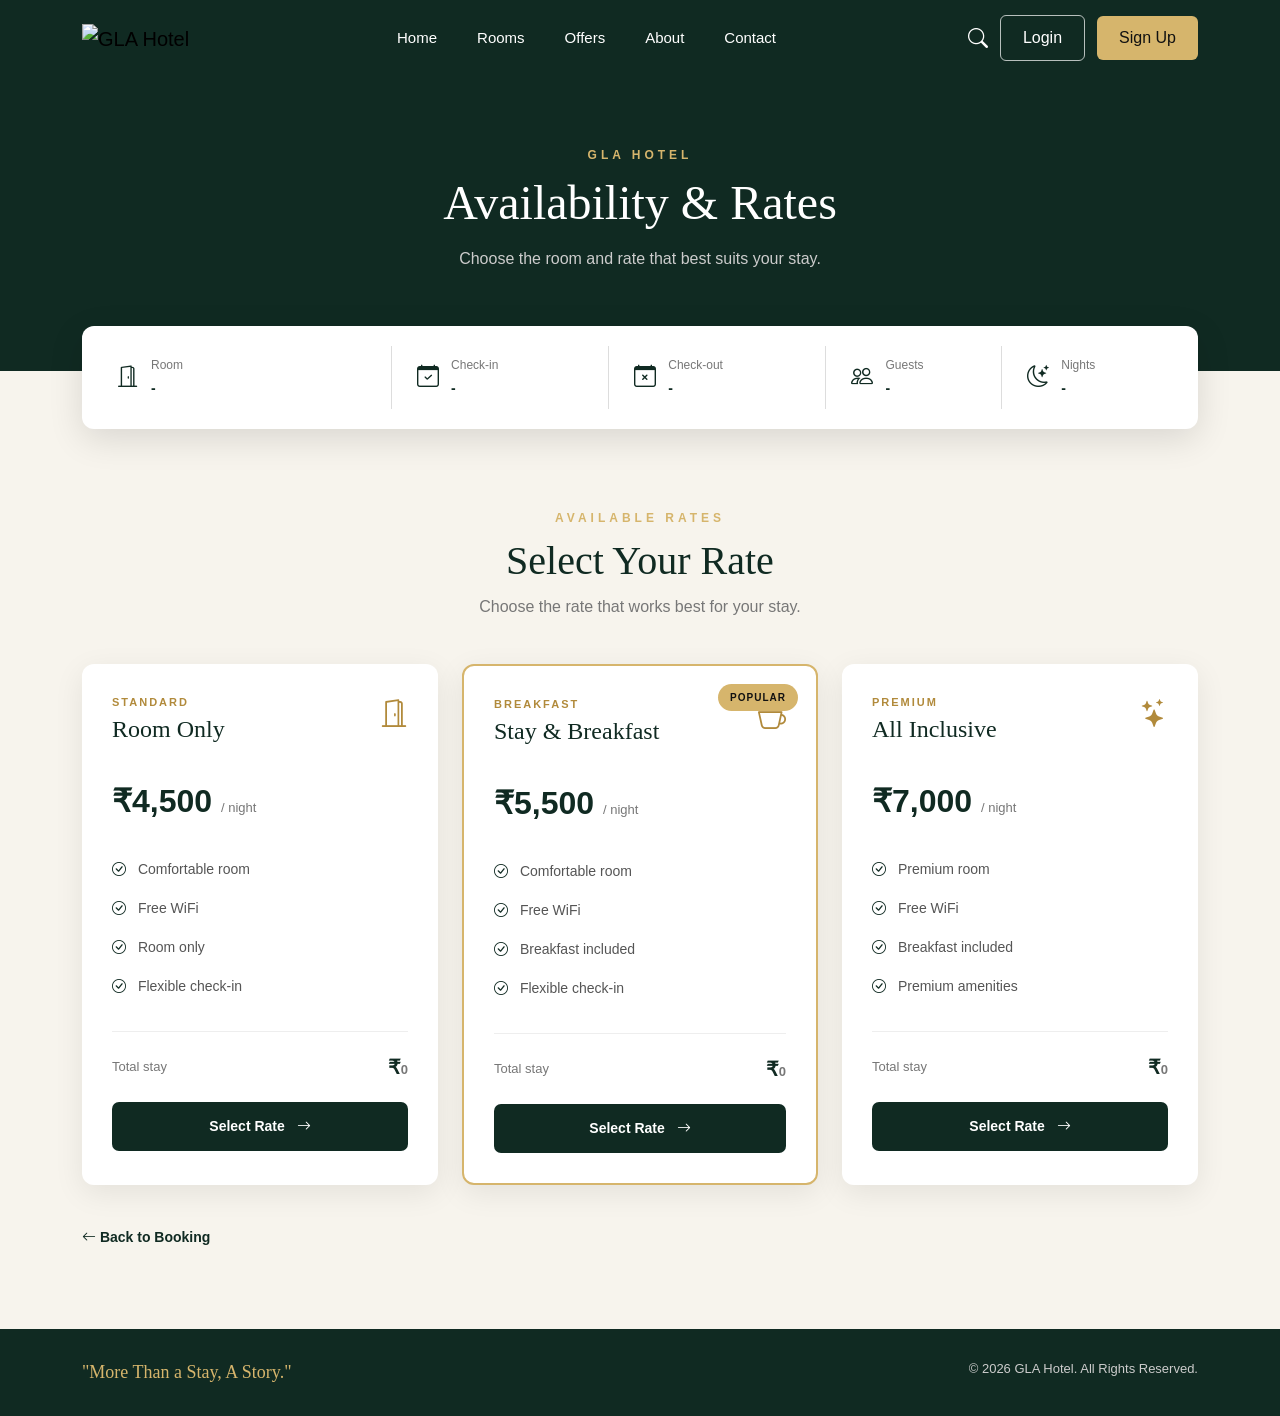
==== frontend/availability.html @ 01411f64 "updated Complete Frontend" ====
<!DOCTYPE html>
<html lang="en">

<head>

    <meta charset="UTF-8">
    <meta
        name="viewport"
        content="width=device-width, initial-scale=1.0"
    >

    <title>Availability & Rates | GLA Hotel</title>

    <!-- Bootstrap -->
    <link
        href="https://cdn.jsdelivr.net/npm/bootstrap@5.3.3/dist/css/bootstrap.min.css"
        rel="stylesheet"
    >

    <!-- Bootstrap Icons -->
    <link
        rel="stylesheet"
        href="https://cdn.jsdelivr.net/npm/bootstrap-icons@1.11.3/font/bootstrap-icons.min.css"
    >

    <!-- Custom CSS -->
    <link
        rel="stylesheet"
        href="availability.css"
    >

</head>


<body>


    <!-- ================= NAVBAR ================= -->

    <nav class="navbar navbar-expand-lg hotel-navbar">

        <div class="container">

            <a
                class="navbar-brand"
                href="index.html"
            >
                <img
                    src="assets/logo.png"
                    alt="GLA Hotel"
                >
            </a>


            <button
                class="navbar-toggler"
                type="button"
                data-bs-toggle="collapse"
                data-bs-target="#hotelNavbar"
            >

                <span class="navbar-toggler-icon"></span>

            </button>


            <div
                class="collapse navbar-collapse"
                id="hotelNavbar"
            >

                <ul class="navbar-nav mx-auto">

                    <li class="nav-item">

                        <a
                            class="nav-link"
                            href="index.html"
                        >
                            Home
                        </a>

                    </li>


                    <li class="nav-item">

                        <a
                            class="nav-link"
                            href="index.html#rooms"
                        >
                            Rooms
                        </a>

                    </li>


                    <li class="nav-item">

                        <a
                            class="nav-link"
                            href="#"
                        >
                            Offers
                        </a>

                    </li>


                    <li class="nav-item">

                        <a
                            class="nav-link"
                            href="#"
                        >
                            About
                        </a>

                    </li>


                    <li class="nav-item">

                        <a
                            class="nav-link"
                            href="#"
                        >
                            Contact
                        </a>

                    </li>

                </ul>


                <div class="navbar-buttons">

                    <button class="search-icon">

                        <i class="bi bi-search"></i>

                    </button>


                    <a
                        href="#"
                        class="login-btn"
                    >
                        Login
                    </a>


                    <a
                        href="#"
                        class="signup-btn"
                    >
                        Sign Up
                    </a>

                </div>

            </div>

        </div>

    </nav>


    <!-- ================= PAGE HEADER ================= -->

    <section class="page-header">

        <div class="container">

            <p class="section-label">
                GLA HOTEL
            </p>


            <h1>
                Availability & Rates
            </h1>


            <p>
                Choose the room and rate that best suits your stay.
            </p>

        </div>

    </section>


    <!-- ================= SEARCH SUMMARY ================= -->

    <section class="search-summary">

        <div class="container">

            <div class="summary-card">

                <div class="summary-item">

                    <i class="bi bi-door-open"></i>

                    <div>

                        <small>
                            Room
                        </small>

                        <strong id="summaryRoom">
                            -
                        </strong>

                    </div>

                </div>


                <div class="summary-item">

                    <i class="bi bi-calendar-check"></i>

                    <div>

                        <small>
                            Check-in
                        </small>

                        <strong id="summaryCheckIn">
                            -
                        </strong>

                    </div>

                </div>


                <div class="summary-item">

                    <i class="bi bi-calendar-x"></i>

                    <div>

                        <small>
                            Check-out
                        </small>

                        <strong id="summaryCheckOut">
                            -
                        </strong>

                    </div>

                </div>


                <div class="summary-item">

                    <i class="bi bi-people"></i>

                    <div>

                        <small>
                            Guests
                        </small>

                        <strong id="summaryGuests">
                            -
                        </strong>

                    </div>

                </div>


                <div class="summary-item">

                    <i class="bi bi-moon-stars"></i>

                    <div>

                        <small>
                            Nights
                        </small>

                        <strong id="summaryNights">
                            -
                        </strong>

                    </div>

                </div>

            </div>

        </div>

    </section>


    <!-- ================= AVAILABILITY ================= -->

    <section class="availability-section">

        <div class="container">


            <div class="section-heading">

                <p class="section-label">
                    AVAILABLE RATES
                </p>

                <h2>
                    Select Your Rate
                </h2>

                <p>
                    Choose the rate that works best for your stay.
                </p>

            </div>


            <div class="row g-4">


                <!-- ================= STANDARD RATE ================= -->

                <div class="col-lg-4">

                    <div class="rate-card">

                        <div class="rate-card-header">

                            <div>

                                <p class="rate-label">
                                    STANDARD
                                </p>

                                <h3>
                                    Room Only
                                </h3>

                            </div>

                            <i class="bi bi-door-open"></i>

                        </div>


                        <div class="rate-price">

                            ₹<span id="standardPrice">
                                4,500
                            </span>

                            <small>
                                / night
                            </small>

                        </div>


                        <ul class="rate-features">

                            <li>
                                <i class="bi bi-check-circle"></i>
                                Comfortable room
                            </li>

                            <li>
                                <i class="bi bi-check-circle"></i>
                                Free WiFi
                            </li>

                            <li>
                                <i class="bi bi-check-circle"></i>
                                Room only
                            </li>

                            <li>
                                <i class="bi bi-check-circle"></i>
                                Flexible check-in
                            </li>

                        </ul>


                        <div class="rate-total">

                            <span>
                                Total stay
                            </span>

                            <strong>
                                ₹<span id="standardTotal">
                                    0
                                </span>
                            </strong>

                        </div>


                        <button
                            class="select-rate-btn"
                            onclick="selectRate('Standard Rate')"
                        >
                            Select Rate
                            <i class="bi bi-arrow-right"></i>
                        </button>

                    </div>

                </div>


                <!-- ================= BREAKFAST RATE ================= -->

                <div class="col-lg-4">

                    <div class="rate-card featured">

                        <span class="popular-badge">
                            POPULAR
                        </span>


                        <div class="rate-card-header">

                            <div>

                                <p class="rate-label">
                                    BREAKFAST
                                </p>

                                <h3>
                                    Stay & Breakfast
                                </h3>

                            </div>

                            <i class="bi bi-cup-hot"></i>

                        </div>


                        <div class="rate-price">

                            ₹<span id="breakfastPrice">
                                5,500
                            </span>

                            <small>
                                / night
                            </small>

                        </div>


                        <ul class="rate-features">

                            <li>
                                <i class="bi bi-check-circle"></i>
                                Comfortable room
                            </li>

                            <li>
                                <i class="bi bi-check-circle"></i>
                                Free WiFi
                            </li>

                            <li>
                                <i class="bi bi-check-circle"></i>
                                Breakfast included
                            </li>

                            <li>
                                <i class="bi bi-check-circle"></i>
                                Flexible check-in
                            </li>

                        </ul>


                        <div class="rate-total">

                            <span>
                                Total stay
                            </span>

                            <strong>
                                ₹<span id="breakfastTotal">
                                    0
                                </span>
                            </strong>

                        </div>


                        <button
                            class="select-rate-btn"
                            onclick="selectRate('Breakfast Rate')"
                        >
                            Select Rate
                            <i class="bi bi-arrow-right"></i>
                        </button>

                    </div>

                </div>


                <!-- ================= PREMIUM RATE ================= -->

                <div class="col-lg-4">

                    <div class="rate-card">

                        <div class="rate-card-header">

                            <div>

                                <p class="rate-label">
                                    PREMIUM
                                </p>

                                <h3>
                                    All Inclusive
                                </h3>

                            </div>

                            <i class="bi bi-stars"></i>

                        </div>


                        <div class="rate-price">

                            ₹<span id="premiumPrice">
                                7,000
                            </span>

                            <small>
                                / night
                            </small>

                        </div>


                        <ul class="rate-features">

                            <li>
                                <i class="bi bi-check-circle"></i>
                                Premium room
                            </li>

                            <li>
                                <i class="bi bi-check-circle"></i>
                                Free WiFi
                            </li>

                            <li>
                                <i class="bi bi-check-circle"></i>
                                Breakfast included
                            </li>

                            <li>
                                <i class="bi bi-check-circle"></i>
                                Premium amenities
                            </li>

                        </ul>


                        <div class="rate-total">

                            <span>
                                Total stay
                            </span>

                            <strong>
                                ₹<span id="premiumTotal">
                                    0
                                </span>
                            </strong>

                        </div>


                        <button
                            class="select-rate-btn"
                            onclick="selectRate('Premium Rate')"
                        >
                            Select Rate
                            <i class="bi bi-arrow-right"></i>
                        </button>

                    </div>

                </div>

            </div>


            <!-- ================= BACK ================= -->

            <div class="back-section">

                <button
                    onclick="goBackToBooking()"
                    class="back-btn"
                >

                    <i class="bi bi-arrow-left"></i>

                    Back to Booking

                </button>

            </div>

        </div>

    </section>


    <!-- ================= FOOTER ================= -->

    <footer class="footer">

        <div class="container">

            <div class="row">

                <div class="col-md-6">

                    <p class="footer-quote">
                        "More Than a Stay, A Story."
                    </p>

                </div>


                <div class="col-md-6 text-md-end">

                    <p>
                        © 2026 GLA Hotel. All Rights Reserved.
                    </p>

                </div>

            </div>

        </div>

    </footer>


    <!-- Bootstrap JS -->

    <script
        src="https://cdn.jsdelivr.net/npm/bootstrap@5.3.3/dist/js/bootstrap.bundle.min.js">
    </script>


    <!-- Custom JS -->

    <script src="availability.js"></script>

</body>

</html>
---- frontend/availability.css ----
* {
    margin: 0;
    padding: 0;
    box-sizing: border-box;
}


html {
    scroll-behavior: smooth;
}


body {
    font-family: Arial, sans-serif;
    background: #f7f4ed;
    color: #171717;
    overflow-x: hidden;
}


/* ================= NAVBAR ================= */

.hotel-navbar {
    background: #102a22;
    padding: 15px 0;
}


.navbar-brand img {
    width: 150px;
    height: auto;
}


.nav-link {
    color: white !important;
    margin: 0 12px;
    font-size: 15px;
}


.nav-link:hover {
    color: #d6b56c !important;
}


.navbar-buttons {
    display: flex;
    align-items: center;
    gap: 12px;
}


.search-icon {
    border: none;
    background: transparent;
    color: white;
    font-size: 20px;
    cursor: pointer;
}


.login-btn {
    color: white;
    border: 1px solid rgba(255,255,255,0.7);
    padding: 10px 22px;
    border-radius: 6px;
    text-decoration: none;
}


.login-btn:hover {
    background: white;
    color: #102a22;
}


.signup-btn {
    background: #d6b56c;
    color: #111;
    padding: 10px 22px;
    border-radius: 6px;
    text-decoration: none;
}


.signup-btn:hover {
    background: #c29e52;
}


/* ================= PAGE HEADER ================= */

.page-header {
    background: #102a22;
    color: white;
    text-align: center;
    padding: 70px 0 100px;
}


.section-label {
    color: #d6b56c;
    letter-spacing: 4px;
    font-size: 12px;
    font-weight: 600;
    margin-bottom: 10px;
}


.page-header h1 {
    font-family: Georgia, serif;
    font-size: 48px;
    margin-bottom: 15px;
}


.page-header p:last-child {
    color: #ccc;
    max-width: 600px;
    margin: auto;
}


/* ================= SUMMARY ================= */

.search-summary {
    margin-top: -45px;
    position: relative;
    z-index: 5;
}


.summary-card {
    background: white;
    border-radius: 12px;
    padding: 20px;
    box-shadow: 0 10px 35px rgba(0,0,0,0.12);

    display: grid;
    grid-template-columns:
        1.4fr
        1fr
        1fr
        0.8fr
        0.8fr;

    gap: 10px;
}


.summary-item {
    display: flex;
    align-items: center;
    gap: 12px;
    padding: 10px 15px;
    border-right: 1px solid #ddd;
}


.summary-item:last-child {
    border-right: none;
}


.summary-item > i {
    color: #102a22;
    font-size: 22px;
}


.summary-item small {
    display: block;
    color: #777;
    margin-bottom: 4px;
    font-size: 12px;
}


.summary-item strong {
    display: block;
    color: #102a22;
    font-size: 14px;
}


/* ================= AVAILABILITY ================= */

.availability-section {
    padding: 80px 0;
}


.section-heading {
    text-align: center;
    margin-bottom: 45px;
}


.section-heading h2 {
    font-family: Georgia, serif;
    font-size: 40px;
    color: #102a22;
    margin-bottom: 10px;
}


.section-heading p:last-child {
    color: #777;
}


/* ================= RATE CARD ================= */

.rate-card {
    position: relative;
    background: white;
    border-radius: 12px;
    padding: 30px;
    height: 100%;

    box-shadow: 0 8px 30px rgba(0,0,0,0.08);

    transition: 0.3s;
}


.rate-card:hover {
    transform: translateY(-5px);
    box-shadow: 0 15px 35px rgba(0,0,0,0.12);
}


.rate-card.featured {
    border: 2px solid #d6b56c;
}


.popular-badge {
    position: absolute;
    top: 18px;
    right: 18px;

    background: #d6b56c;
    color: #111;

    padding: 6px 12px;
    border-radius: 20px;

    font-size: 10px;
    font-weight: 700;
    letter-spacing: 1px;
}


.rate-card-header {
    display: flex;
    justify-content: space-between;
    align-items: flex-start;

    margin-bottom: 25px;
}


.rate-card-header i {
    font-size: 28px;
    color: #b18a3b;
}


.rate-label {
    color: #b18a3b;
    font-size: 11px;
    font-weight: 700;
    letter-spacing: 2px;
    margin-bottom: 5px;
}


.rate-card h3 {
    font-family: Georgia, serif;
    color: #102a22;
    font-size: 24px;
}


.rate-price {
    color: #102a22;
    font-size: 32px;
    font-weight: 700;

    margin-bottom: 25px;
}


.rate-price small {
    color: #777;
    font-size: 13px;
    font-weight: normal;
}


.rate-features {
    list-style: none;
    padding: 0;
    margin: 0 0 25px;
}


.rate-features li {
    padding: 9px 0;
    color: #555;
    font-size: 14px;
}


.rate-features i {
    color: #102a22;
    margin-right: 8px;
}


.rate-total {
    display: flex;
    justify-content: space-between;
    align-items: center;

    border-top: 1px solid #eee;
    padding-top: 20px;

    margin-bottom: 20px;
}


.rate-total span {
    color: #777;
    font-size: 13px;
}


.rate-total strong {
    color: #102a22;
    font-size: 20px;
}


.select-rate-btn {
    width: 100%;

    border: none;
    border-radius: 7px;

    background: #102a22;
    color: white;

    padding: 14px;

    font-size: 14px;
    font-weight: 600;

    cursor: pointer;

    transition: 0.3s;
}


.select-rate-btn:hover {
    background: #d6b56c;
    color: #111;
}


.select-rate-btn i {
    margin-left: 8px;
}


/* ================= BACK ================= */

.back-section {
    margin-top: 40px;
}


.back-btn {
    border: none;
    background: transparent;
    color: #102a22;

    font-size: 14px;
    font-weight: 600;

    cursor: pointer;
}


.back-btn:hover {
    color: #b18a3b;
}


/* ================= FOOTER ================= */

.footer {
    background: #102a22;
    color: white;
    padding: 30px 0;
}


.footer p {
    margin: 0;
    color: #ccc;
    font-size: 13px;
}


.footer-quote {
    color: #d6b56c !important;
    font-family: Georgia, serif;
    font-size: 18px !important;
}


/* ================= RESPONSIVE ================= */

@media (max-width: 991px) {

    .navbar-buttons {
        margin-top: 20px;
        justify-content: center;
    }


    .summary-card {
        grid-template-columns: 1fr 1fr;
    }


    .summary-item {
        border-right: none;
        border-bottom: 1px solid #eee;
    }

}


@media (max-width: 767px) {

    .page-header {
        padding: 55px 20px 80px;
    }


    .page-header h1 {
        font-size: 38px;
    }


    .availability-section {
        padding: 60px 0;
    }


    .section-heading h2 {
        font-size: 32px;
    }


    .summary-card {
        grid-template-columns: 1fr;
    }


    .summary-item {
        border-bottom: 1px solid #eee;
    }


    .summary-item:last-child {
        border-bottom: none;
    }


    .rate-card {
        padding: 25px;
    }


    .footer {
        text-align: center;
    }


    .footer .text-md-end {
        text-align: center !important;
        margin-top: 10px;
    }

}
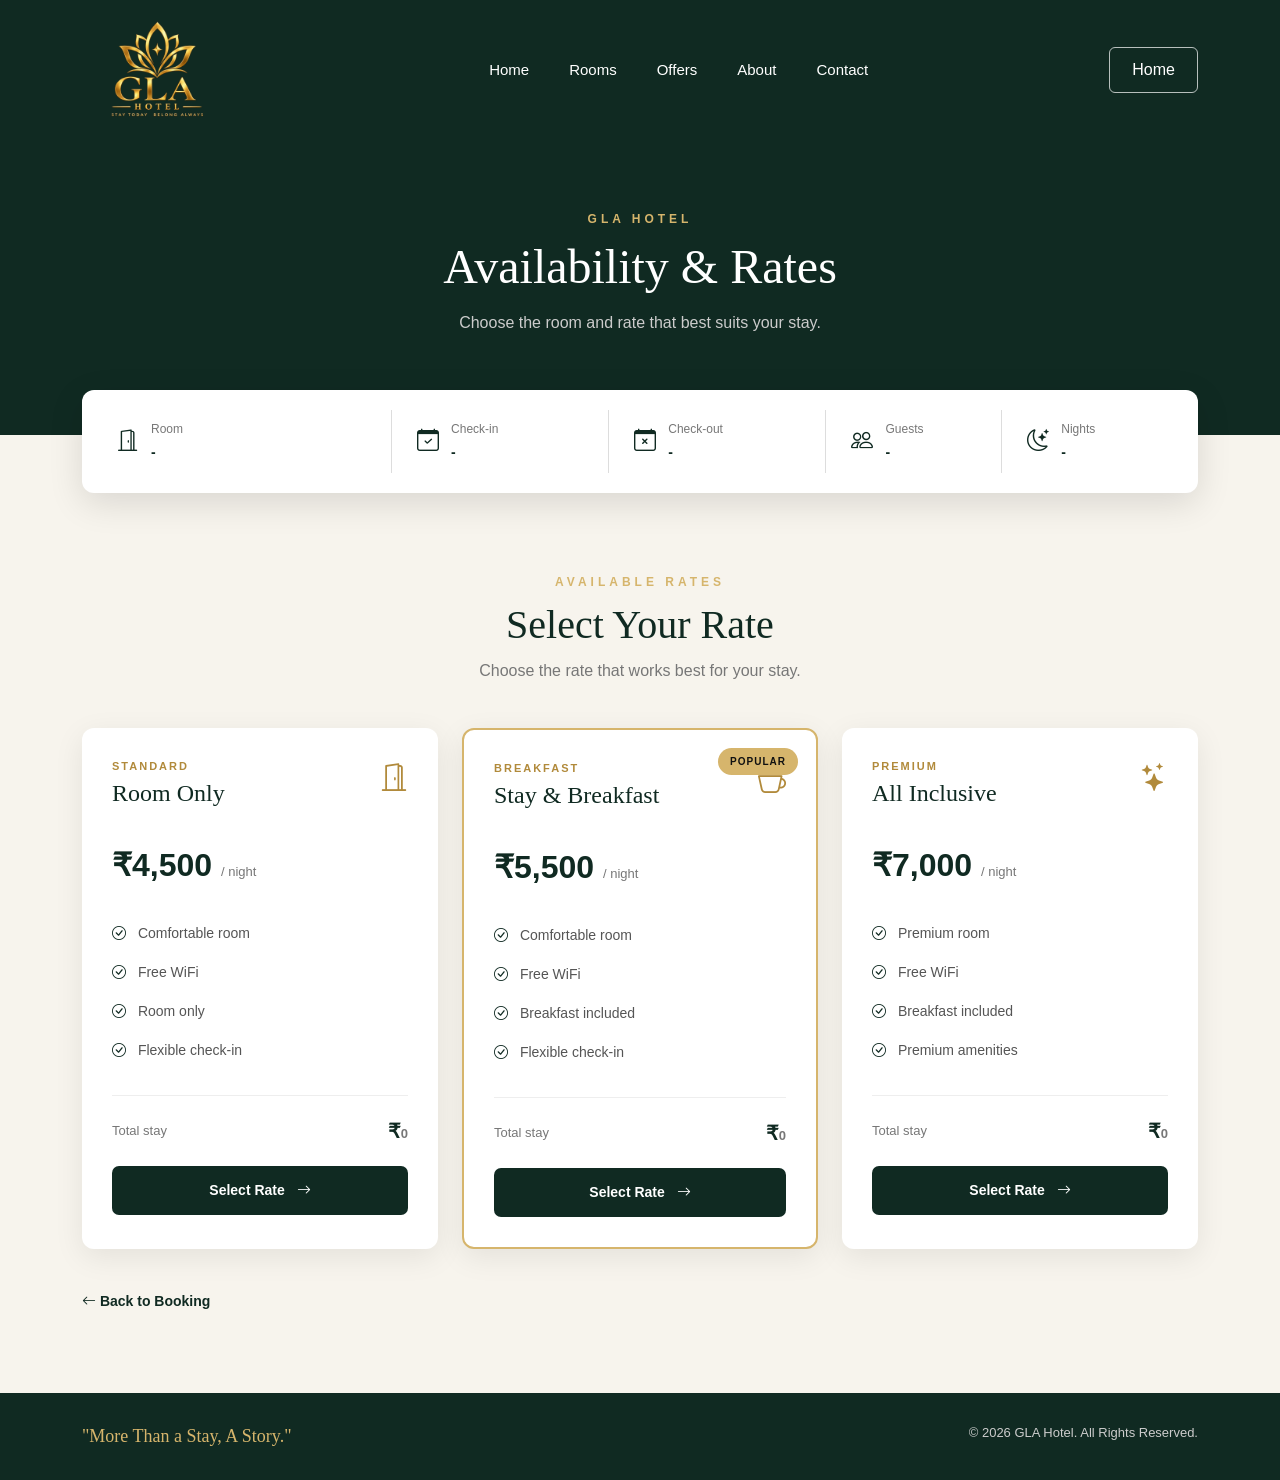
==== commit 858d1e46: "Update Small details" ====
--- a/frontend/availability.html
+++ b/frontend/availability.html
@@ -1,677 +1,377 @@
-<!DOCTYPE html>
+<!doctype html>
 <html lang="en">
-
-<head>
-
-    <meta charset="UTF-8">
-    <meta
-        name="viewport"
-        content="width=device-width, initial-scale=1.0"
-    >
+  <head>
+    <meta charset="UTF-8" />
+    <meta name="viewport" content="width=device-width, initial-scale=1.0" />
 
     <title>Availability & Rates | GLA Hotel</title>
 
     <!-- Bootstrap -->
     <link
-        href="https://cdn.jsdelivr.net/npm/bootstrap@5.3.3/dist/css/bootstrap.min.css"
-        rel="stylesheet"
-    >
+      href="https://cdn.jsdelivr.net/npm/bootstrap@5.3.3/dist/css/bootstrap.min.css"
+      rel="stylesheet"
+    />
 
     <!-- Bootstrap Icons -->
     <link
-        rel="stylesheet"
-        href="https://cdn.jsdelivr.net/npm/bootstrap-icons@1.11.3/font/bootstrap-icons.min.css"
-    >
+      rel="stylesheet"
+      href="https://cdn.jsdelivr.net/npm/bootstrap-icons@1.11.3/font/bootstrap-icons.min.css"
+    />
 
     <!-- Custom CSS -->
-    <link
-        rel="stylesheet"
-        href="availability.css"
-    >
-
-</head>
-
-
-<body>
-
-
+    <link rel="stylesheet" href="availability.css" />
+  </head>
+
+  <body>
     <!-- ================= NAVBAR ================= -->
 
-    <nav class="navbar navbar-expand-lg hotel-navbar">
-
-        <div class="container">
-
-            <a
-                class="navbar-brand"
-                href="index.html"
-            >
-                <img
-                    src="assets/logo.png"
-                    alt="GLA Hotel"
-                >
-            </a>
-
-
-            <button
-                class="navbar-toggler"
-                type="button"
-                data-bs-toggle="collapse"
-                data-bs-target="#hotelNavbar"
-            >
-
-                <span class="navbar-toggler-icon"></span>
-
-            </button>
-
-
-            <div
-                class="collapse navbar-collapse"
-                id="hotelNavbar"
-            >
-
-                <ul class="navbar-nav mx-auto">
-
-                    <li class="nav-item">
-
-                        <a
-                            class="nav-link"
-                            href="index.html"
-                        >
-                            Home
-                        </a>
-
-                    </li>
-
-
-                    <li class="nav-item">
-
-                        <a
-                            class="nav-link"
-                            href="index.html#rooms"
-                        >
-                            Rooms
-                        </a>
-
-                    </li>
-
-
-                    <li class="nav-item">
-
-                        <a
-                            class="nav-link"
-                            href="#"
-                        >
-                            Offers
-                        </a>
-
-                    </li>
-
-
-                    <li class="nav-item">
-
-                        <a
-                            class="nav-link"
-                            href="#"
-                        >
-                            About
-                        </a>
-
-                    </li>
-
-
-                    <li class="nav-item">
-
-                        <a
-                            class="nav-link"
-                            href="#"
-                        >
-                            Contact
-                        </a>
-
-                    </li>
-
-                </ul>
-
-
-                <div class="navbar-buttons">
-
-                    <button class="search-icon">
-
-                        <i class="bi bi-search"></i>
-
-                    </button>
-
-
-                    <a
-                        href="#"
-                        class="login-btn"
-                    >
-                        Login
-                    </a>
-
-
-                    <a
-                        href="#"
-                        class="signup-btn"
-                    >
-                        Sign Up
-                    </a>
-
+    <nav class="navbar navbar-expand-lg navbar-dark hotel-navbar">
+      <div class="container">
+        <a class="navbar-brand" href="index.html">
+          <img
+            src="assets/logo.webp"
+            alt="GLA Hotel"
+            width="140"
+            height="auto"
+          />
+        </a>
+
+        <button
+          class="navbar-toggler"
+          type="button"
+          data-bs-toggle="collapse"
+          data-bs-target="#hotelNav"
+          aria-controls="hotelNav"
+          aria-expanded="false"
+          aria-label="Toggle navigation"
+        >
+          <span class="navbar-toggler-icon"></span>
+        </button>
+
+        <div class="collapse navbar-collapse" id="hotelNav">
+          <ul class="navbar-nav mx-auto">
+            <li class="nav-item">
+              <a class="nav-link" href="index.html#home"> Home </a>
+            </li>
+
+            <li class="nav-item">
+              <a class="nav-link" href="index.html#rooms"> Rooms </a>
+            </li>
+
+            <li class="nav-item">
+              <a class="nav-link" href="index.html#offers"> Offers </a>
+            </li>
+
+            <li class="nav-item">
+              <a class="nav-link" href="index.html#about"> About </a>
+            </li>
+
+            <li class="nav-item">
+              <a class="nav-link" href="index.html#contact"> Contact </a>
+            </li>
+          </ul>
+
+          <div class="navbar-buttons">
+            <a href="index.html" class="btn login-btn"> Home </a>
+          </div>
+        </div>
+      </div>
+    </nav>
+
+    <!-- ================= PAGE HEADER ================= -->
+
+    <section class="page-header">
+      <div class="container">
+        <p class="section-label">GLA HOTEL</p>
+
+        <h1>Availability & Rates</h1>
+
+        <p>Choose the room and rate that best suits your stay.</p>
+      </div>
+    </section>
+
+    <!-- ================= SEARCH SUMMARY ================= -->
+
+    <section class="search-summary">
+      <div class="container">
+        <div class="summary-card">
+          <div class="summary-item">
+            <i class="bi bi-door-open"></i>
+
+            <div>
+              <small> Room </small>
+
+              <strong id="summaryRoom"> - </strong>
+            </div>
+          </div>
+
+          <div class="summary-item">
+            <i class="bi bi-calendar-check"></i>
+
+            <div>
+              <small> Check-in </small>
+
+              <strong id="summaryCheckIn"> - </strong>
+            </div>
+          </div>
+
+          <div class="summary-item">
+            <i class="bi bi-calendar-x"></i>
+
+            <div>
+              <small> Check-out </small>
+
+              <strong id="summaryCheckOut"> - </strong>
+            </div>
+          </div>
+
+          <div class="summary-item">
+            <i class="bi bi-people"></i>
+
+            <div>
+              <small> Guests </small>
+
+              <strong id="summaryGuests"> - </strong>
+            </div>
+          </div>
+
+          <div class="summary-item">
+            <i class="bi bi-moon-stars"></i>
+
+            <div>
+              <small> Nights </small>
+
+              <strong id="summaryNights"> - </strong>
+            </div>
+          </div>
+        </div>
+      </div>
+    </section>
+
+    <!-- ================= AVAILABILITY ================= -->
+
+    <section class="availability-section">
+      <div class="container">
+        <div class="section-heading">
+          <p class="section-label">AVAILABLE RATES</p>
+
+          <h2>Select Your Rate</h2>
+
+          <p>Choose the rate that works best for your stay.</p>
+        </div>
+
+        <div class="row g-4">
+          <!-- ================= STANDARD RATE ================= -->
+
+          <div class="col-lg-4">
+            <div class="rate-card">
+              <div class="rate-card-header">
+                <div>
+                  <p class="rate-label">STANDARD</p>
+
+                  <h3>Room Only</h3>
                 </div>
 
-            </div>
-
-        </div>
-
-    </nav>
-
-
-    <!-- ================= PAGE HEADER ================= -->
-
-    <section class="page-header">
-
-        <div class="container">
-
-            <p class="section-label">
-                GLA HOTEL
-            </p>
-
-
-            <h1>
-                Availability & Rates
-            </h1>
-
-
-            <p>
-                Choose the room and rate that best suits your stay.
-            </p>
-
-        </div>
-
+                <i class="bi bi-door-open"></i>
+              </div>
+
+              <div class="rate-price">
+                ₹<span id="standardPrice"> 4,500 </span>
+
+                <small> / night </small>
+              </div>
+
+              <ul class="rate-features">
+                <li>
+                  <i class="bi bi-check-circle"></i>
+                  Comfortable room
+                </li>
+
+                <li>
+                  <i class="bi bi-check-circle"></i>
+                  Free WiFi
+                </li>
+
+                <li>
+                  <i class="bi bi-check-circle"></i>
+                  Room only
+                </li>
+
+                <li>
+                  <i class="bi bi-check-circle"></i>
+                  Flexible check-in
+                </li>
+              </ul>
+
+              <div class="rate-total">
+                <span> Total stay </span>
+
+                <strong> ₹<span id="standardTotal"> 0 </span> </strong>
+              </div>
+
+              <button
+                class="select-rate-btn"
+                onclick="selectRate('Standard Rate')"
+              >
+                Select Rate
+                <i class="bi bi-arrow-right"></i>
+              </button>
+            </div>
+          </div>
+
+          <!-- ================= BREAKFAST RATE ================= -->
+
+          <div class="col-lg-4">
+            <div class="rate-card featured">
+              <span class="popular-badge"> POPULAR </span>
+
+              <div class="rate-card-header">
+                <div>
+                  <p class="rate-label">BREAKFAST</p>
+
+                  <h3>Stay & Breakfast</h3>
+                </div>
+
+                <i class="bi bi-cup-hot"></i>
+              </div>
+
+              <div class="rate-price">
+                ₹<span id="breakfastPrice"> 5,500 </span>
+
+                <small> / night </small>
+              </div>
+
+              <ul class="rate-features">
+                <li>
+                  <i class="bi bi-check-circle"></i>
+                  Comfortable room
+                </li>
+
+                <li>
+                  <i class="bi bi-check-circle"></i>
+                  Free WiFi
+                </li>
+
+                <li>
+                  <i class="bi bi-check-circle"></i>
+                  Breakfast included
+                </li>
+
+                <li>
+                  <i class="bi bi-check-circle"></i>
+                  Flexible check-in
+                </li>
+              </ul>
+
+              <div class="rate-total">
+                <span> Total stay </span>
+
+                <strong> ₹<span id="breakfastTotal"> 0 </span> </strong>
+              </div>
+
+              <button
+                class="select-rate-btn"
+                onclick="selectRate('Breakfast Rate')"
+              >
+                Select Rate
+                <i class="bi bi-arrow-right"></i>
+              </button>
+            </div>
+          </div>
+
+          <!-- ================= PREMIUM RATE ================= -->
+
+          <div class="col-lg-4">
+            <div class="rate-card">
+              <div class="rate-card-header">
+                <div>
+                  <p class="rate-label">PREMIUM</p>
+
+                  <h3>All Inclusive</h3>
+                </div>
+
+                <i class="bi bi-stars"></i>
+              </div>
+
+              <div class="rate-price">
+                ₹<span id="premiumPrice"> 7,000 </span>
+
+                <small> / night </small>
+              </div>
+
+              <ul class="rate-features">
+                <li>
+                  <i class="bi bi-check-circle"></i>
+                  Premium room
+                </li>
+
+                <li>
+                  <i class="bi bi-check-circle"></i>
+                  Free WiFi
+                </li>
+
+                <li>
+                  <i class="bi bi-check-circle"></i>
+                  Breakfast included
+                </li>
+
+                <li>
+                  <i class="bi bi-check-circle"></i>
+                  Premium amenities
+                </li>
+              </ul>
+
+              <div class="rate-total">
+                <span> Total stay </span>
+
+                <strong> ₹<span id="premiumTotal"> 0 </span> </strong>
+              </div>
+
+              <button
+                class="select-rate-btn"
+                onclick="selectRate('Premium Rate')"
+              >
+                Select Rate
+                <i class="bi bi-arrow-right"></i>
+              </button>
+            </div>
+          </div>
+        </div>
+
+        <!-- ================= BACK ================= -->
+
+        <div class="back-section">
+          <button onclick="goBackToBooking()" class="back-btn">
+            <i class="bi bi-arrow-left"></i>
+
+            Back to Booking
+          </button>
+        </div>
+      </div>
     </section>
 
-
-    <!-- ================= SEARCH SUMMARY ================= -->
-
-    <section class="search-summary">
-
-        <div class="container">
-
-            <div class="summary-card">
-
-                <div class="summary-item">
-
-                    <i class="bi bi-door-open"></i>
-
-                    <div>
-
-                        <small>
-                            Room
-                        </small>
-
-                        <strong id="summaryRoom">
-                            -
-                        </strong>
-
-                    </div>
-
-                </div>
-
-
-                <div class="summary-item">
-
-                    <i class="bi bi-calendar-check"></i>
-
-                    <div>
-
-                        <small>
-                            Check-in
-                        </small>
-
-                        <strong id="summaryCheckIn">
-                            -
-                        </strong>
-
-                    </div>
-
-                </div>
-
-
-                <div class="summary-item">
-
-                    <i class="bi bi-calendar-x"></i>
-
-                    <div>
-
-                        <small>
-                            Check-out
-                        </small>
-
-                        <strong id="summaryCheckOut">
-                            -
-                        </strong>
-
-                    </div>
-
-                </div>
-
-
-                <div class="summary-item">
-
-                    <i class="bi bi-people"></i>
-
-                    <div>
-
-                        <small>
-                            Guests
-                        </small>
-
-                        <strong id="summaryGuests">
-                            -
-                        </strong>
-
-                    </div>
-
-                </div>
-
-
-                <div class="summary-item">
-
-                    <i class="bi bi-moon-stars"></i>
-
-                    <div>
-
-                        <small>
-                            Nights
-                        </small>
-
-                        <strong id="summaryNights">
-                            -
-                        </strong>
-
-                    </div>
-
-                </div>
-
-            </div>
-
-        </div>
-
-    </section>
-
-
-    <!-- ================= AVAILABILITY ================= -->
-
-    <section class="availability-section">
-
-        <div class="container">
-
-
-            <div class="section-heading">
-
-                <p class="section-label">
-                    AVAILABLE RATES
-                </p>
-
-                <h2>
-                    Select Your Rate
-                </h2>
-
-                <p>
-                    Choose the rate that works best for your stay.
-                </p>
-
-            </div>
-
-
-            <div class="row g-4">
-
-
-                <!-- ================= STANDARD RATE ================= -->
-
-                <div class="col-lg-4">
-
-                    <div class="rate-card">
-
-                        <div class="rate-card-header">
-
-                            <div>
-
-                                <p class="rate-label">
-                                    STANDARD
-                                </p>
-
-                                <h3>
-                                    Room Only
-                                </h3>
-
-                            </div>
-
-                            <i class="bi bi-door-open"></i>
-
-                        </div>
-
-
-                        <div class="rate-price">
-
-                            ₹<span id="standardPrice">
-                                4,500
-                            </span>
-
-                            <small>
-                                / night
-                            </small>
-
-                        </div>
-
-
-                        <ul class="rate-features">
-
-                            <li>
-                                <i class="bi bi-check-circle"></i>
-                                Comfortable room
-                            </li>
-
-                            <li>
-                                <i class="bi bi-check-circle"></i>
-                                Free WiFi
-                            </li>
-
-                            <li>
-                                <i class="bi bi-check-circle"></i>
-                                Room only
-                            </li>
-
-                            <li>
-                                <i class="bi bi-check-circle"></i>
-                                Flexible check-in
-                            </li>
-
-                        </ul>
-
-
-                        <div class="rate-total">
-
-                            <span>
-                                Total stay
-                            </span>
-
-                            <strong>
-                                ₹<span id="standardTotal">
-                                    0
-                                </span>
-                            </strong>
-
-                        </div>
-
-
-                        <button
-                            class="select-rate-btn"
-                            onclick="selectRate('Standard Rate')"
-                        >
-                            Select Rate
-                            <i class="bi bi-arrow-right"></i>
-                        </button>
-
-                    </div>
-
-                </div>
-
-
-                <!-- ================= BREAKFAST RATE ================= -->
-
-                <div class="col-lg-4">
-
-                    <div class="rate-card featured">
-
-                        <span class="popular-badge">
-                            POPULAR
-                        </span>
-
-
-                        <div class="rate-card-header">
-
-                            <div>
-
-                                <p class="rate-label">
-                                    BREAKFAST
-                                </p>
-
-                                <h3>
-                                    Stay & Breakfast
-                                </h3>
-
-                            </div>
-
-                            <i class="bi bi-cup-hot"></i>
-
-                        </div>
-
-
-                        <div class="rate-price">
-
-                            ₹<span id="breakfastPrice">
-                                5,500
-                            </span>
-
-                            <small>
-                                / night
-                            </small>
-
-                        </div>
-
-
-                        <ul class="rate-features">
-
-                            <li>
-                                <i class="bi bi-check-circle"></i>
-                                Comfortable room
-                            </li>
-
-                            <li>
-                                <i class="bi bi-check-circle"></i>
-                                Free WiFi
-                            </li>
-
-                            <li>
-                                <i class="bi bi-check-circle"></i>
-                                Breakfast included
-                            </li>
-
-                            <li>
-                                <i class="bi bi-check-circle"></i>
-                                Flexible check-in
-                            </li>
-
-                        </ul>
-
-
-                        <div class="rate-total">
-
-                            <span>
-                                Total stay
-                            </span>
-
-                            <strong>
-                                ₹<span id="breakfastTotal">
-                                    0
-                                </span>
-                            </strong>
-
-                        </div>
-
-
-                        <button
-                            class="select-rate-btn"
-                            onclick="selectRate('Breakfast Rate')"
-                        >
-                            Select Rate
-                            <i class="bi bi-arrow-right"></i>
-                        </button>
-
-                    </div>
-
-                </div>
-
-
-                <!-- ================= PREMIUM RATE ================= -->
-
-                <div class="col-lg-4">
-
-                    <div class="rate-card">
-
-                        <div class="rate-card-header">
-
-                            <div>
-
-                                <p class="rate-label">
-                                    PREMIUM
-                                </p>
-
-                                <h3>
-                                    All Inclusive
-                                </h3>
-
-                            </div>
-
-                            <i class="bi bi-stars"></i>
-
-                        </div>
-
-
-                        <div class="rate-price">
-
-                            ₹<span id="premiumPrice">
-                                7,000
-                            </span>
-
-                            <small>
-                                / night
-                            </small>
-
-                        </div>
-
-
-                        <ul class="rate-features">
-
-                            <li>
-                                <i class="bi bi-check-circle"></i>
-                                Premium room
-                            </li>
-
-                            <li>
-                                <i class="bi bi-check-circle"></i>
-                                Free WiFi
-                            </li>
-
-                            <li>
-                                <i class="bi bi-check-circle"></i>
-                                Breakfast included
-                            </li>
-
-                            <li>
-                                <i class="bi bi-check-circle"></i>
-                                Premium amenities
-                            </li>
-
-                        </ul>
-
-
-                        <div class="rate-total">
-
-                            <span>
-                                Total stay
-                            </span>
-
-                            <strong>
-                                ₹<span id="premiumTotal">
-                                    0
-                                </span>
-                            </strong>
-
-                        </div>
-
-
-                        <button
-                            class="select-rate-btn"
-                            onclick="selectRate('Premium Rate')"
-                        >
-                            Select Rate
-                            <i class="bi bi-arrow-right"></i>
-                        </button>
-
-                    </div>
-
-                </div>
-
-            </div>
-
-
-            <!-- ================= BACK ================= -->
-
-            <div class="back-section">
-
-                <button
-                    onclick="goBackToBooking()"
-                    class="back-btn"
-                >
-
-                    <i class="bi bi-arrow-left"></i>
-
-                    Back to Booking
-
-                </button>
-
-            </div>
-
-        </div>
-
-    </section>
-
-
     <!-- ================= FOOTER ================= -->
 
     <footer class="footer">
-
-        <div class="container">
-
-            <div class="row">
-
-                <div class="col-md-6">
-
-                    <p class="footer-quote">
-                        "More Than a Stay, A Story."
-                    </p>
-
-                </div>
-
-
-                <div class="col-md-6 text-md-end">
-
-                    <p>
-                        © 2026 GLA Hotel. All Rights Reserved.
-                    </p>
-
-                </div>
-
-            </div>
-
-        </div>
-
+      <div class="container">
+        <div class="row">
+          <div class="col-md-6">
+            <p class="footer-quote">"More Than a Stay, A Story."</p>
+          </div>
+
+          <div class="col-md-6 text-md-end">
+            <p>© 2026 GLA Hotel. All Rights Reserved.</p>
+          </div>
+        </div>
+      </div>
     </footer>
 
-
     <!-- Bootstrap JS -->
 
-    <script
-        src="https://cdn.jsdelivr.net/npm/bootstrap@5.3.3/dist/js/bootstrap.bundle.min.js">
-    </script>
-
+    <script src="https://cdn.jsdelivr.net/npm/bootstrap@5.3.3/dist/js/bootstrap.bundle.min.js"></script>
 
     <!-- Custom JS -->
 
     <script src="availability.js"></script>
-
-</body>
-
-</html>+  </body>
+</html>
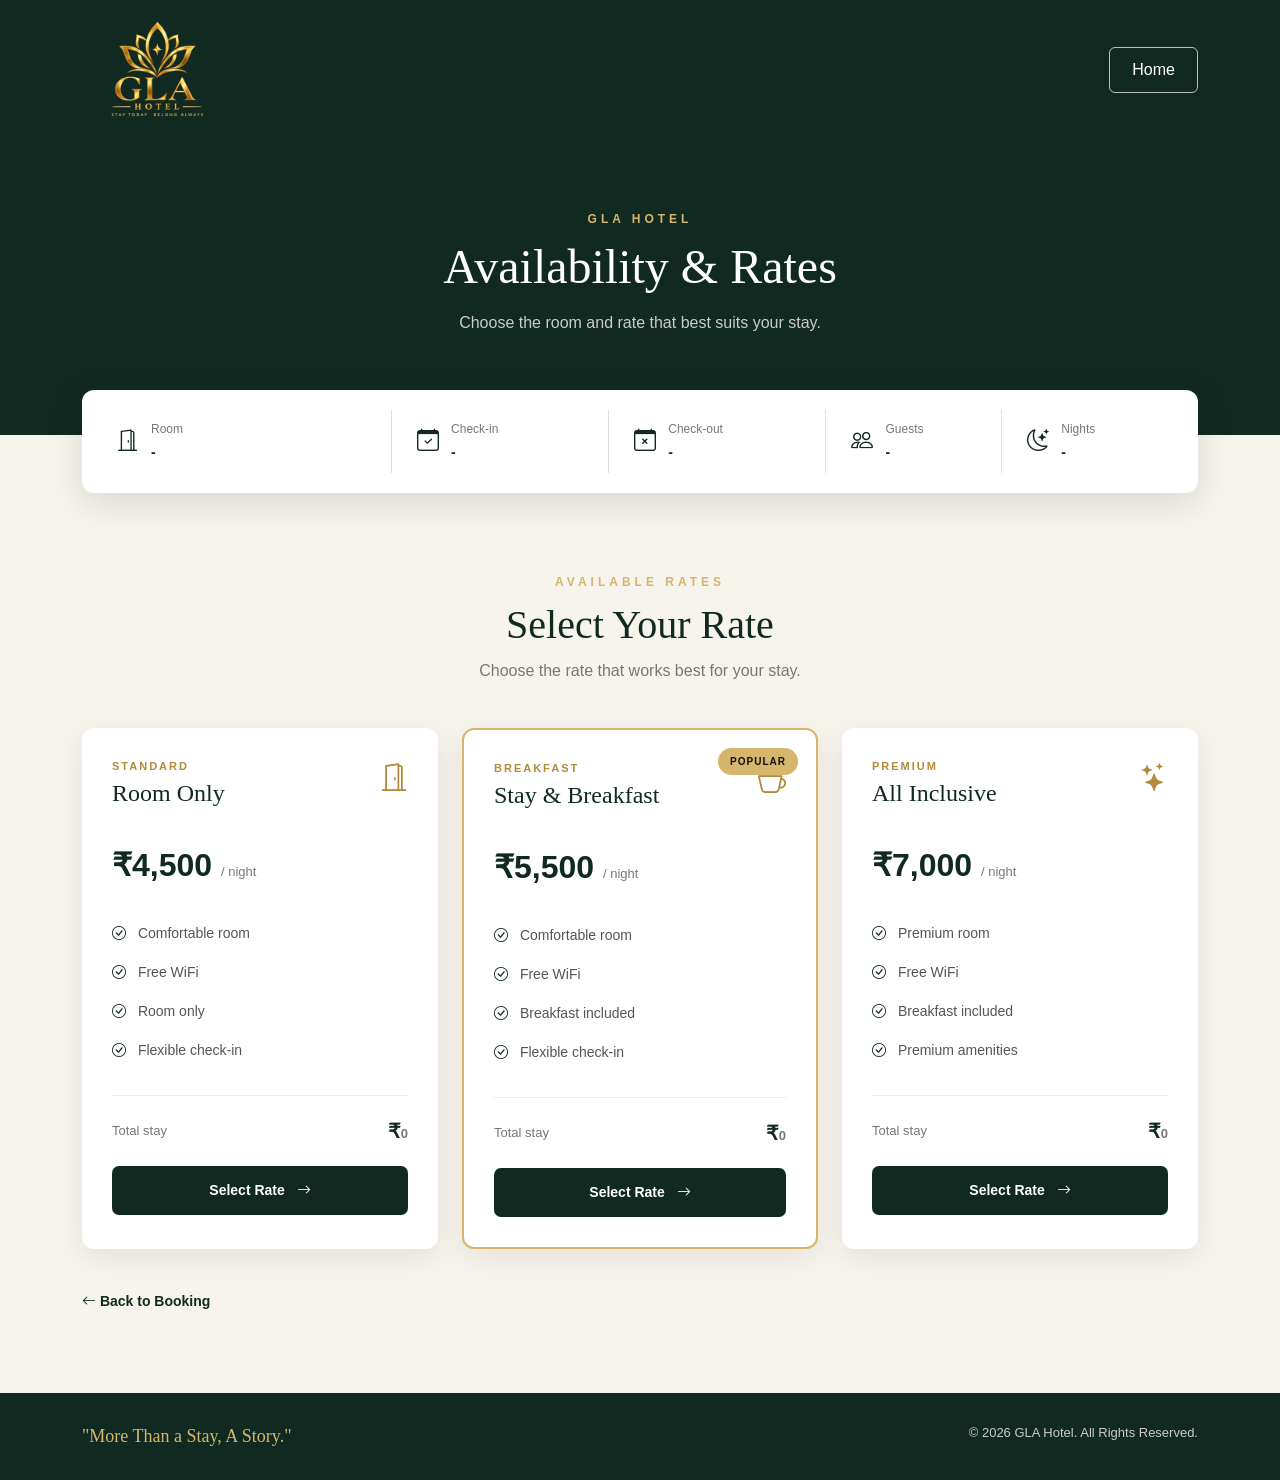
==== commit 624537cd: "Updated UI" ====
--- a/frontend/availability.html
+++ b/frontend/availability.html
@@ -5,6 +5,7 @@
     <meta name="viewport" content="width=device-width, initial-scale=1.0" />
 
     <title>Availability & Rates | GLA Hotel</title>
+    <link rel="icon" type="image/webp" href="assets/logo.webp">
 
     <!-- Bootstrap -->
     <link
@@ -50,25 +51,7 @@
 
         <div class="collapse navbar-collapse" id="hotelNav">
           <ul class="navbar-nav mx-auto">
-            <li class="nav-item">
-              <a class="nav-link" href="index.html#home"> Home </a>
-            </li>
-
-            <li class="nav-item">
-              <a class="nav-link" href="index.html#rooms"> Rooms </a>
-            </li>
-
-            <li class="nav-item">
-              <a class="nav-link" href="index.html#offers"> Offers </a>
-            </li>
-
-            <li class="nav-item">
-              <a class="nav-link" href="index.html#about"> About </a>
-            </li>
-
-            <li class="nav-item">
-              <a class="nav-link" href="index.html#contact"> Contact </a>
-            </li>
+            
           </ul>
 
           <div class="navbar-buttons">
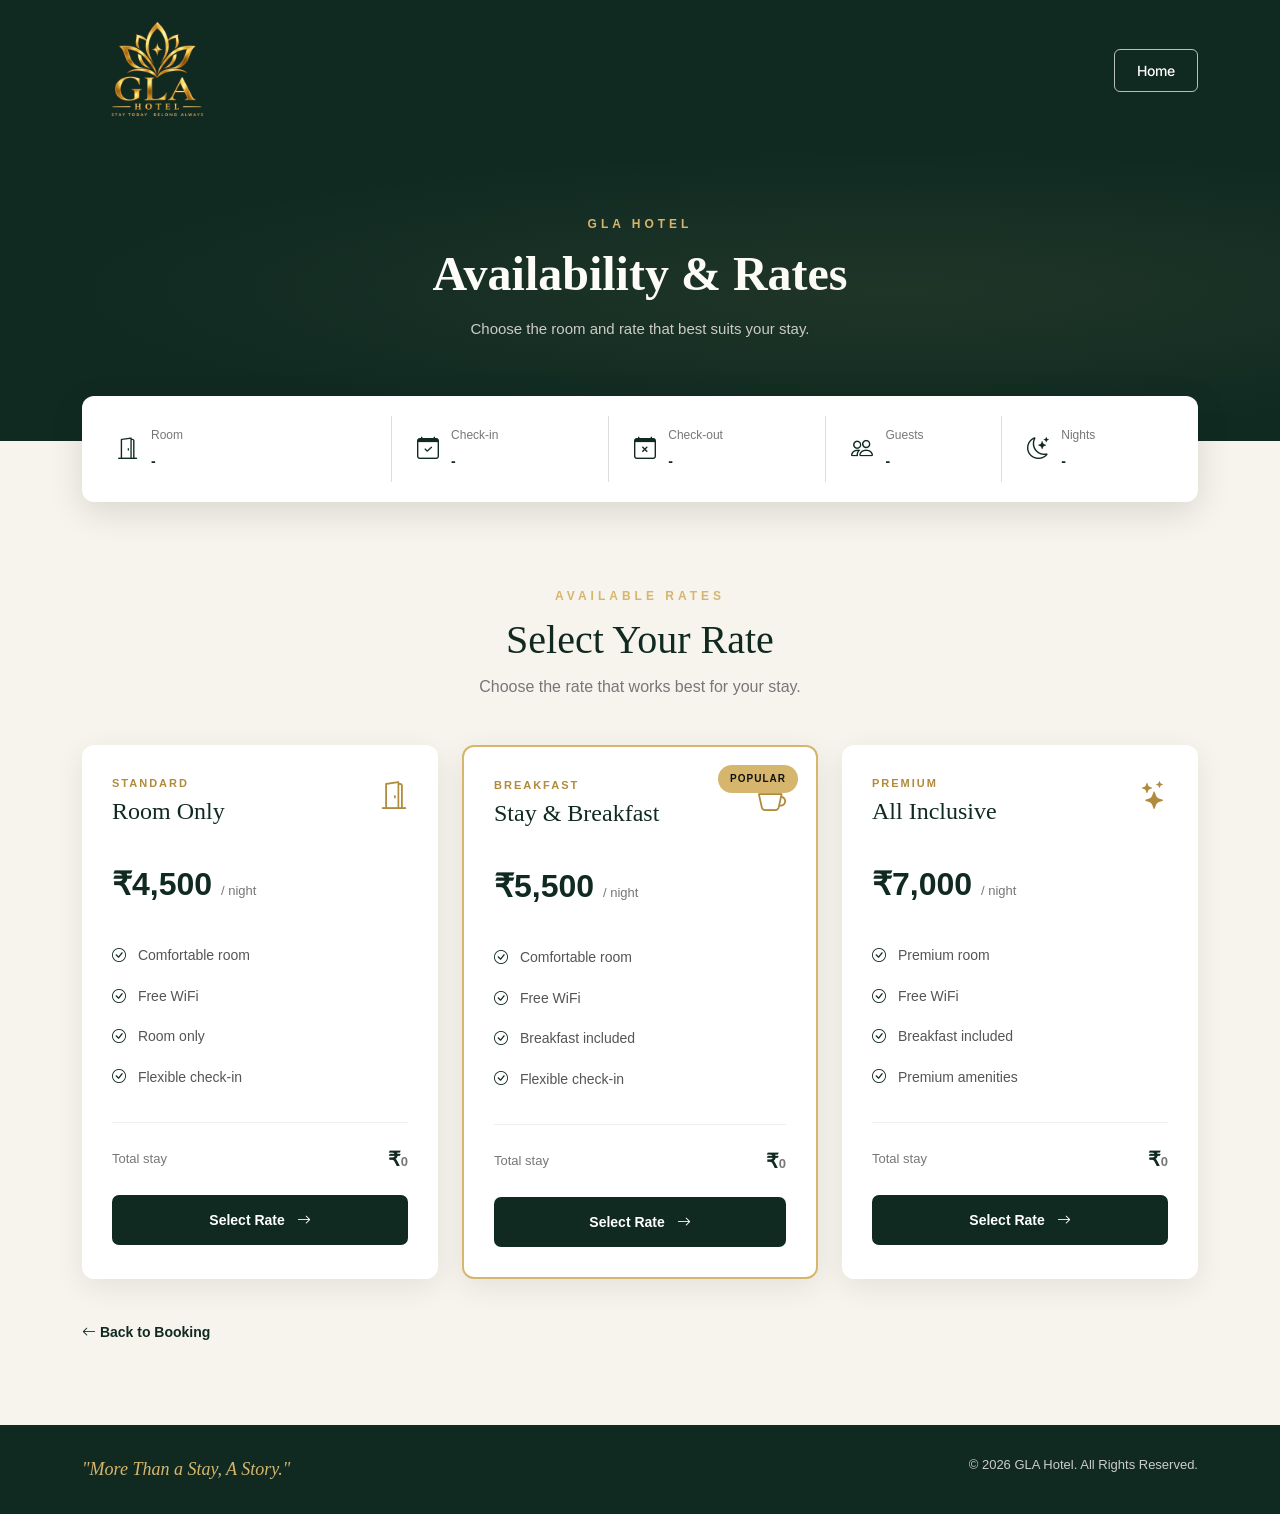
==== commit 87114c13: "Updated UI" ====
--- a/frontend/availability.html
+++ b/frontend/availability.html
@@ -19,6 +19,9 @@
       href="https://cdn.jsdelivr.net/npm/bootstrap-icons@1.11.3/font/bootstrap-icons.min.css"
     />
 
+    <!-- Theme -->
+    <link rel="stylesheet" href="theme.css" />
+
     <!-- Custom CSS -->
     <link rel="stylesheet" href="availability.css" />
   </head>
@@ -26,7 +29,7 @@
   <body>
     <!-- ================= NAVBAR ================= -->
 
-    <nav class="navbar navbar-expand-lg navbar-dark hotel-navbar">
+    <nav class="navbar navbar-expand-lg navbar-dark hotel-navbar solid">
       <div class="container">
         <a class="navbar-brand" href="index.html">
           <img
--- a/frontend/theme.css
+++ b/frontend/theme.css
@@ -0,0 +1,513 @@
+/* =============================================================
+   GLA HOTEL - SHARED DESIGN TOKENS & UTILITY CLASSES
+   Import this file in every page's <head> BEFORE the page CSS.
+   ============================================================= */
+
+/* Google Fonts */
+@import url('https://fonts.googleapis.com/css2?family=Playfair+Display:ital,wght@0,400;0,600;0,700;1,400&family=Inter:wght@300;400;500;600;700&display=swap');
+
+/* CSS Variables */
+:root {
+    --clr-forest:       #102a22;
+    --clr-forest-light: #174033;
+    --clr-gold:         #d6b56c;
+    --clr-gold-deep:    #b18a3b;
+    --clr-gold-hover:   #c29e52;
+    --clr-cream:        #f7f4ed;
+    --clr-white:        #ffffff;
+    --clr-ink:          #171717;
+    --clr-text-muted:   #777777;
+    --clr-text-light:   #cccccc;
+    --clr-border:       #e5e5e5;
+    --clr-border-light: #eeeeee;
+    --font-serif: 'Playfair Display', Georgia, serif;
+    --font-sans:  'Inter', Arial, sans-serif;
+    --radius-sm:  4px;
+    --radius-md:  8px;
+    --radius-lg:  12px;
+    --radius-pill: 50px;
+    --shadow-soft:   0 4px 16px rgba(0,0,0,0.07);
+    --shadow-card:   0 8px 32px rgba(0,0,0,0.09);
+    --shadow-strong: 0 16px 48px rgba(0,0,0,0.14);
+    --shadow-glow:   0 0 0 3px rgba(214,181,108,0.18);
+    --transition-fast: 0.2s ease;
+    --transition:      0.3s ease;
+    --transition-slow: 0.55s ease;
+}
+
+/* Base Reset */
+*, *::before, *::after {
+    margin: 0;
+    padding: 0;
+    box-sizing: border-box;
+}
+
+html { scroll-behavior: smooth; }
+
+body {
+    font-family: var(--font-sans);
+    color: var(--clr-ink);
+    background: var(--clr-cream);
+    overflow-x: hidden;
+    -webkit-font-smoothing: antialiased;
+    line-height: 1.6;
+}
+
+img { max-width: 100%; }
+
+/* Navbar - base */
+.hotel-navbar {
+    padding: 16px 0;
+    z-index: 100;
+    transition: background var(--transition), box-shadow var(--transition);
+}
+
+.navbar-brand img {
+    width: 145px;
+    height: auto;
+    transition: opacity var(--transition-fast);
+}
+
+.navbar-brand:hover img { opacity: 0.85; }
+
+.nav-link {
+    color: white !important;
+    font-family: var(--font-sans);
+    font-size: 14px;
+    font-weight: 500;
+    letter-spacing: 0.3px;
+    margin: 0 10px;
+    padding: 6px 0 !important;
+    position: relative;
+    transition: color var(--transition-fast);
+}
+
+.nav-link::after {
+    content: '';
+    position: absolute;
+    bottom: 0;
+    left: 50%;
+    transform: translateX(-50%);
+    width: 0;
+    height: 2px;
+    background: var(--clr-gold);
+    border-radius: 2px;
+    transition: width var(--transition-fast);
+}
+
+.nav-link:hover,
+.nav-link.active {
+    color: var(--clr-gold) !important;
+}
+
+.nav-link:hover::after,
+.nav-link.active::after { width: 22px; }
+
+.navbar-buttons {
+    display: flex;
+    align-items: center;
+    gap: 10px;
+}
+
+.search-icon {
+    border: none;
+    background: transparent;
+    color: white;
+    font-size: 18px;
+    cursor: pointer;
+    padding: 6px;
+    border-radius: var(--radius-sm);
+    transition: color var(--transition-fast);
+    line-height: 1;
+}
+
+.search-icon:hover { color: var(--clr-gold); }
+
+.login-btn {
+    color: white;
+    border: 1px solid rgba(255,255,255,0.55);
+    padding: 9px 20px;
+    border-radius: var(--radius-sm);
+    font-size: 14px;
+    font-weight: 500;
+    text-decoration: none;
+    transition: background var(--transition-fast), color var(--transition-fast), border-color var(--transition-fast);
+    cursor: pointer;
+    background: transparent;
+    font-family: var(--font-sans);
+    display: inline-block;
+}
+
+.login-btn:hover {
+    background: white;
+    color: var(--clr-forest);
+    border-color: white;
+}
+
+.signup-btn {
+    background: var(--clr-gold);
+    color: #111;
+    border: none;
+    padding: 9px 20px;
+    border-radius: var(--radius-sm);
+    font-size: 14px;
+    font-weight: 600;
+    text-decoration: none;
+    transition: background var(--transition-fast);
+    cursor: pointer;
+    font-family: var(--font-sans);
+}
+
+.signup-btn:hover { background: var(--clr-gold-hover); }
+
+/* Section label */
+.section-label {
+    display: inline-block;
+    color: var(--clr-gold-deep);
+    font-size: 11px;
+    font-weight: 700;
+    letter-spacing: 4px;
+    text-transform: uppercase;
+    margin-bottom: 10px;
+}
+
+/* Page Header (inner pages) */
+.page-header {
+    background: var(--clr-forest);
+    color: white;
+    text-align: center;
+    padding: 80px 0 110px;
+    position: relative;
+    overflow: hidden;
+}
+
+.page-header::before {
+    content: '';
+    position: absolute;
+    inset: 0;
+    background: radial-gradient(ellipse at 70% 50%, rgba(214,181,108,0.08) 0%, transparent 65%);
+    pointer-events: none;
+}
+
+.page-header .section-label {
+    color: var(--clr-gold);
+    margin-bottom: 14px;
+}
+
+.page-header h1 {
+    font-family: var(--font-serif);
+    font-size: 54px;
+    font-weight: 600;
+    line-height: 1.1;
+    margin-bottom: 16px;
+    color: white;
+}
+
+.page-header p:last-child {
+    color: rgba(255,255,255,0.72);
+    max-width: 580px;
+    margin: 0 auto;
+    font-size: 15px;
+    line-height: 1.7;
+}
+
+/* header-content variant */
+.header-content span {
+    display: inline-block;
+    color: var(--clr-gold);
+    font-size: 11px;
+    font-weight: 700;
+    letter-spacing: 4px;
+    text-transform: uppercase;
+    margin-bottom: 14px;
+}
+
+.header-content h1 {
+    font-family: var(--font-serif);
+    font-size: 48px;
+    font-weight: 600;
+    color: white;
+    margin: 0 0 12px;
+}
+
+.header-content p {
+    color: rgba(255,255,255,0.72);
+    font-size: 15px;
+    margin: 0;
+}
+
+/* Footer - simple variant */
+.footer {
+    background: var(--clr-forest);
+    color: white;
+    padding: 32px 0;
+}
+
+.footer p {
+    margin: 0;
+    color: var(--clr-text-light);
+    font-size: 13px;
+}
+
+.footer-quote {
+    color: var(--clr-gold) !important;
+    font-family: var(--font-serif);
+    font-size: 18px !important;
+    font-style: italic;
+}
+
+/* Footer - expanded variant */
+.footer-content {
+    display: grid;
+    grid-template-columns: 2fr 1fr 1fr;
+    gap: 40px;
+    padding-bottom: 30px;
+    border-bottom: 1px solid rgba(255,255,255,0.12);
+    margin-bottom: 28px;
+}
+
+.footer h3 {
+    color: var(--clr-gold);
+    font-family: var(--font-serif);
+    font-size: 22px;
+    margin-bottom: 10px;
+}
+
+.footer h4 {
+    font-size: 14px;
+    font-weight: 600;
+    letter-spacing: 0.5px;
+    margin-bottom: 16px;
+    color: white;
+}
+
+.footer-content > div > p {
+    color: rgba(255,255,255,0.65);
+    font-size: 13px;
+    line-height: 1.7;
+}
+
+.footer a {
+    display: block;
+    color: rgba(255,255,255,0.65);
+    text-decoration: none;
+    margin-bottom: 9px;
+    font-size: 13px;
+    transition: color var(--transition-fast);
+}
+
+.footer a:hover { color: var(--clr-gold); }
+
+.footer-bottom { text-align: center; }
+
+.footer-bottom p {
+    margin: 0;
+    font-size: 13px;
+    color: rgba(255,255,255,0.5);
+}
+
+/* Form control */
+.form-control {
+    border: 1px solid var(--clr-border);
+    border-radius: var(--radius-sm);
+    padding: 12px 14px;
+    font-size: 14px;
+    font-family: var(--font-sans);
+    color: var(--clr-ink);
+    background: white;
+    transition: border-color var(--transition-fast), box-shadow var(--transition-fast);
+    width: 100%;
+}
+
+.form-control:focus {
+    outline: none;
+    border-color: var(--clr-gold);
+    box-shadow: var(--shadow-glow);
+}
+
+/* Accessibility */
+button:focus-visible,
+a:focus-visible,
+input:focus-visible,
+select:focus-visible,
+textarea:focus-visible {
+    outline: 2px solid var(--clr-gold);
+    outline-offset: 3px;
+}
+
+/* Scroll Reveal */
+.reveal {
+    opacity: 0;
+    transform: translateY(24px);
+    transition: opacity 0.65s ease, transform 0.65s ease;
+    will-change: opacity, transform;
+}
+
+.reveal.reveal-visible { opacity: 1; transform: translateY(0); }
+.reveal-delay-1 { transition-delay: 0.08s; }
+.reveal-delay-2 { transition-delay: 0.16s; }
+.reveal-delay-3 { transition-delay: 0.24s; }
+.reveal-delay-4 { transition-delay: 0.32s; }
+
+/* Back to top */
+.back-to-top {
+    position: fixed;
+    right: 24px;
+    bottom: 24px;
+    z-index: 9998;
+    width: 44px;
+    height: 44px;
+    border: 1px solid rgba(214,181,108,0.6);
+    border-radius: 50%;
+    background: var(--clr-forest);
+    color: var(--clr-gold);
+    display: flex;
+    align-items: center;
+    justify-content: center;
+    font-size: 17px;
+    cursor: pointer;
+    opacity: 0;
+    visibility: hidden;
+    transform: translateY(12px);
+    transition: opacity var(--transition), visibility var(--transition), transform var(--transition), background var(--transition-fast);
+}
+
+.back-to-top.show { opacity: 1; visibility: visible; transform: translateY(0); }
+.back-to-top:hover { background: var(--clr-gold); color: var(--clr-forest); }
+
+/* Page Loader */
+.page-loader {
+    position: fixed;
+    inset: 0;
+    z-index: 20000;
+    display: flex;
+    align-items: center;
+    justify-content: center;
+    background: var(--clr-forest);
+    opacity: 1;
+    visibility: visible;
+    transition: opacity 0.5s ease, visibility 0.5s ease;
+}
+
+.page-loader.hide { opacity: 0; visibility: hidden; pointer-events: none; }
+.page-loader-inner { text-align: center; }
+
+.loader-logo {
+    width: 110px;
+    max-width: 38vw;
+    margin-bottom: 20px;
+    animation: loaderPulse 1.8s ease-in-out infinite;
+}
+
+.loader-spinner {
+    width: 28px;
+    height: 28px;
+    margin: 0 auto 14px;
+    border: 2px solid rgba(214,181,108,0.2);
+    border-top-color: var(--clr-gold);
+    border-radius: 50%;
+    animation: loaderSpin 0.85s linear infinite;
+}
+
+.page-loader p {
+    margin: 0;
+    color: rgba(255,255,255,0.7);
+    font-size: 11px;
+    letter-spacing: 2.5px;
+    text-transform: uppercase;
+    font-family: var(--font-sans);
+}
+
+@keyframes loaderSpin { to { transform: rotate(360deg); } }
+@keyframes loaderPulse {
+    0%, 100% { transform: scale(1); opacity: 0.85; }
+    50%       { transform: scale(1.04); opacity: 1; }
+}
+
+/* Progress Stepper */
+.booking-progress {
+    background: white;
+    padding: 28px 0;
+    border-bottom: 1px solid var(--clr-border-light);
+    box-shadow: 0 2px 12px rgba(0,0,0,0.04);
+}
+
+.progress-wrapper {
+    display: flex;
+    align-items: center;
+    justify-content: center;
+    max-width: 820px;
+    margin: 0 auto;
+}
+
+.progress-step {
+    display: flex;
+    flex-direction: column;
+    align-items: center;
+    min-width: 90px;
+    color: #aaa;
+    font-size: 12px;
+    font-weight: 500;
+    font-family: var(--font-sans);
+    transition: color var(--transition-fast);
+}
+
+.step-circle {
+    width: 38px;
+    height: 38px;
+    border-radius: 50%;
+    background: #e5e5e5;
+    display: flex;
+    align-items: center;
+    justify-content: center;
+    margin-bottom: 8px;
+    font-weight: 600;
+    font-size: 14px;
+    transition: background var(--transition-fast), color var(--transition-fast);
+}
+
+.progress-step.active { color: var(--clr-forest); }
+.progress-step.active .step-circle { background: var(--clr-gold); color: var(--clr-forest); }
+.progress-step.completed { color: var(--clr-forest); }
+.progress-step.completed .step-circle { background: var(--clr-forest); color: white; }
+
+.progress-line {
+    height: 2px;
+    width: 90px;
+    background: #e5e5e5;
+    margin-bottom: 26px;
+    border-radius: 2px;
+    transition: background var(--transition-fast);
+}
+
+.completed-line { background: var(--clr-forest); }
+
+/* Responsive */
+@media (max-width: 991px) {
+    .hotel-navbar { position: relative !important; background: var(--clr-forest) !important; }
+    .navbar-buttons { margin-top: 14px; justify-content: flex-start; flex-wrap: wrap; }
+    .nav-link { margin: 5px 0; }
+}
+
+@media (max-width: 767px) {
+    .navbar-brand img { width: 128px; }
+    .navbar-buttons { width: 100%; }
+    .page-header { padding: 60px 0 90px; }
+    .page-header h1 { font-size: 40px; }
+    .header-content h1 { font-size: 36px; }
+    .footer-content { grid-template-columns: 1fr; gap: 24px; }
+    .back-to-top { right: 16px; bottom: 16px; width: 40px; height: 40px; }
+    .progress-wrapper { min-width: 600px; }
+    .booking-progress { overflow-x: auto; padding: 20px 10px; }
+}
+
+@media (max-width: 576px) {
+    .navbar-brand img { width: 115px; }
+    .page-header h1 { font-size: 34px; }
+    .header-content h1 { font-size: 30px; }
+}
+
+@media (prefers-reduced-motion: reduce) {
+    html { scroll-behavior: auto; }
+    *, .reveal, .back-to-top, .page-loader { transition: none !important; animation: none !important; }
+}
